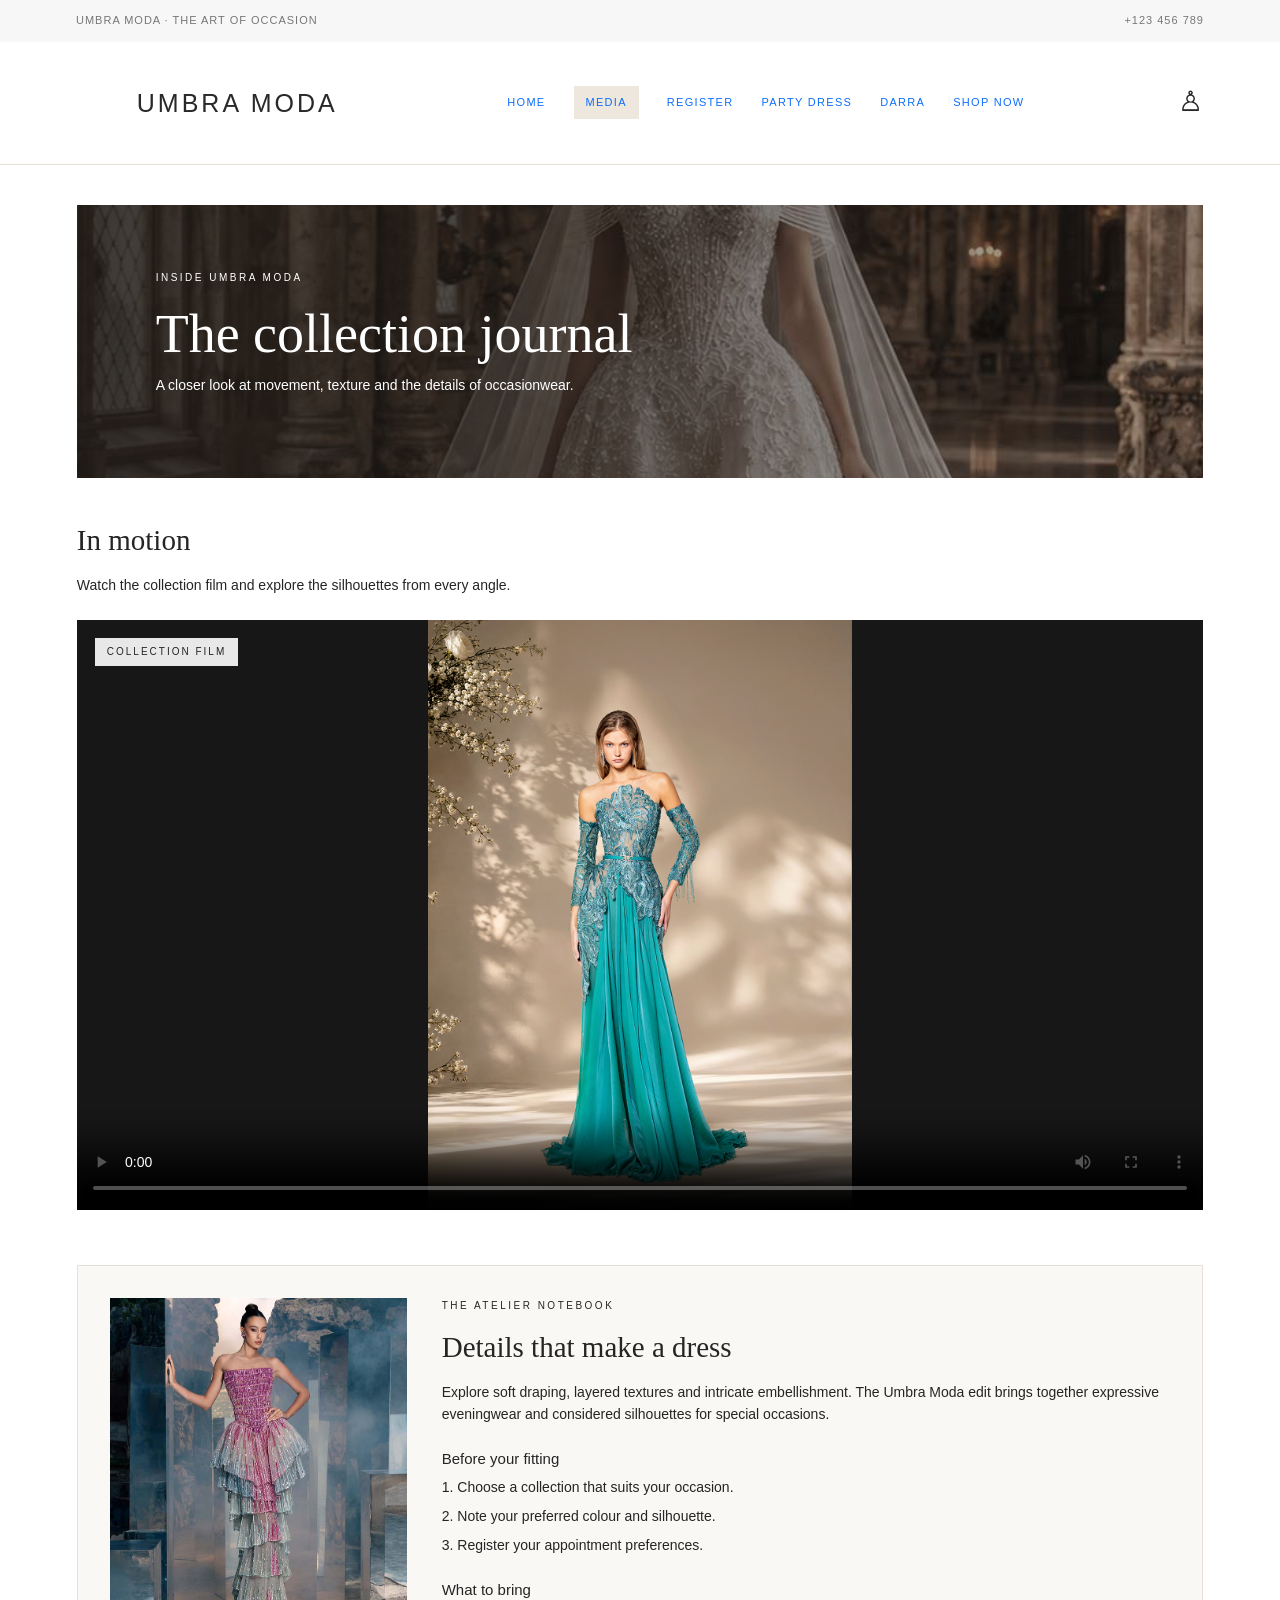
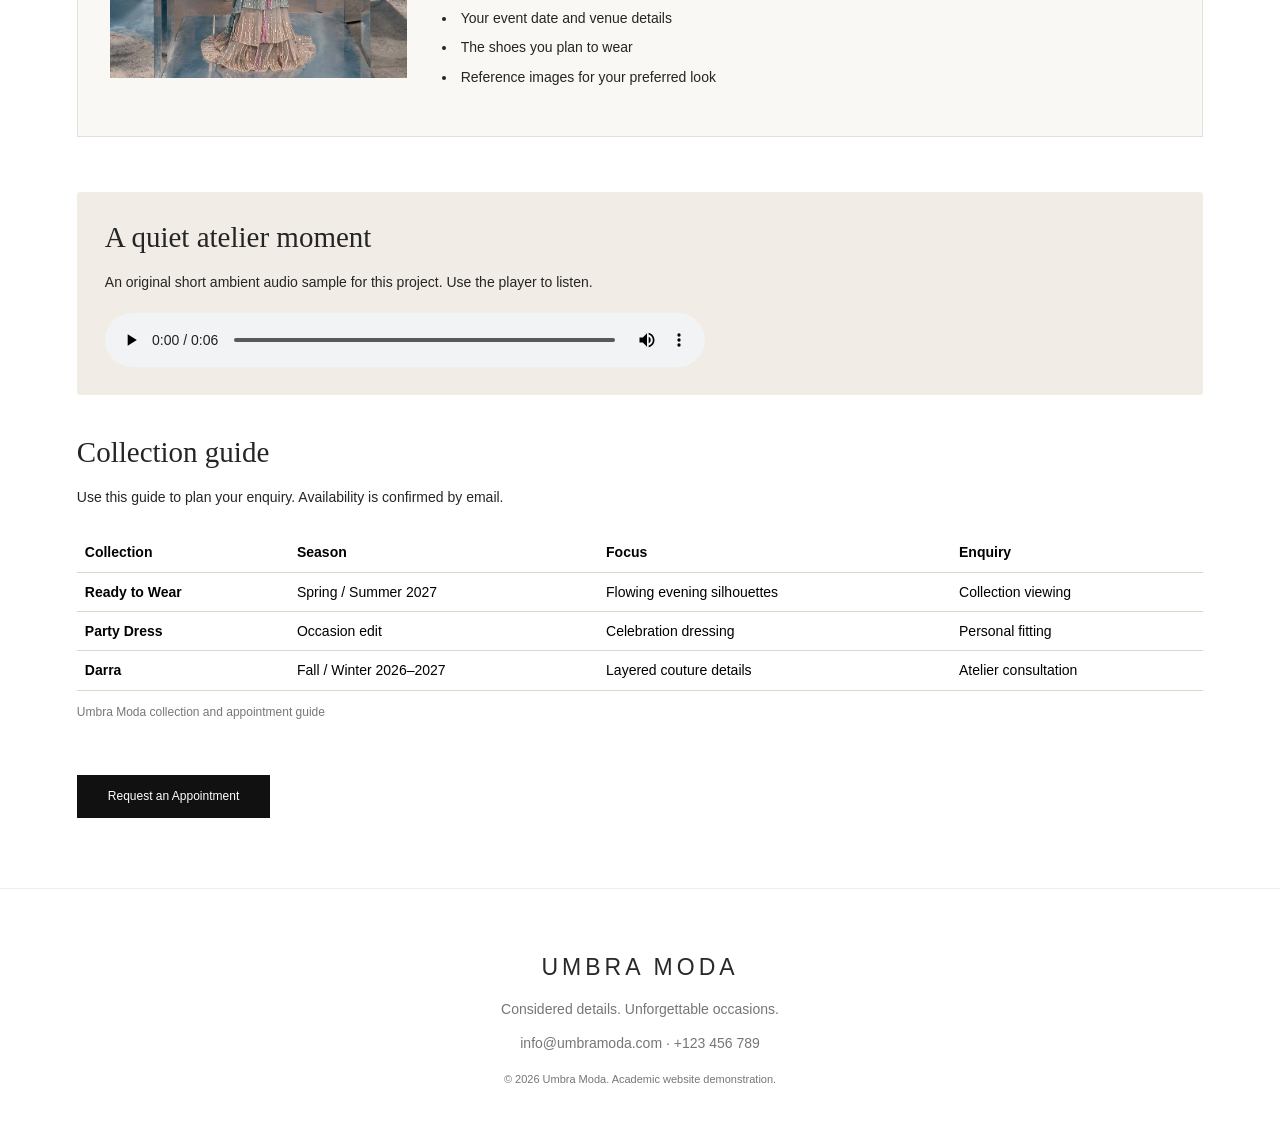
==== media.html @ bdd1114a "Adding the HTML and CSS files of hompage, registers and the media pages." ====
<!DOCTYPE html>
<html lang="en"><head><meta charset="UTF-8"><meta name="viewport" content="width=device-width, initial-scale=1"><meta name="description" content="Umbra Moda occasionwear, collections and atelier registration."><title>Media & Info | Umbra Moda</title>
<!-- Bootstrap supports layout; the required course concepts are implemented in each page's own CSS. -->
<link href="https://cdn.jsdelivr.net/npm/bootstrap@5.3.3/dist/css/bootstrap.min.css" rel="stylesheet">
<link rel="stylesheet" href="css/base.css"><link rel="stylesheet" href="css/media.css"></head><body>
<a class="skip-link" href="#main">Skip to content</a>
<div class="topbar"><div class="container-fluid d-flex justify-content-between"><span>UMBRA MODA · THE ART OF OCCASION</span><a href="tel:+123456789">+123 456 789</a></div></div>
<header class="site-header"><nav class="navbar container-fluid" aria-label="Main navigation">
<a class="brand navbar-brand" href="index.html"><img src="assets/images/logo.png" alt="Umbra Moda logo" width="48" height="48"><span>UMBRA MODA</span></a>
<ul class="nav"><li class="nav-item"><a class="nav-link" href="index.html">Home</a></li>
<li class="nav-item"><a class="nav-link" href="media.html" aria-current="page">Media</a></li>
<li class="nav-item"><a class="nav-link" href="register.html">Register</a></li>
<li class="nav-item"><a class="nav-link" href="index.html#party-dress">Party Dress</a></li>
<li class="nav-item"><a class="nav-link" href="index.html#darra">Darra</a></li>
<li class="nav-item"><a class="nav-link" href="index.html#shop-now">Shop Now</a></li></ul><a class="account-link" href="register.html" aria-label="Create your Umbra Moda account">♙</a>
</nav></header>
<main id="main" class="media-main container"><section class="media-banner"><p class="eyebrow">INSIDE UMBRA MODA</p><h1>The collection journal</h1><p>A closer look at movement, texture and the details of occasionwear.</p></section>
<section class="film-section" aria-labelledby="film-title"><h2 id="film-title">In motion</h2><p>Watch the collection film and explore the silhouettes from every angle.</p><div class="film-frame"><span class="film-label">COLLECTION FILM</span><video controls preload="metadata" poster="assets/images/2.jpg"><source src="assets/video/Hero_Video.mp4" type="video/mp4">Your browser does not support video.</video></div></section>
<section id="couture" class="editorial"><img class="editorial-image" src="assets/images/4.jpg" alt="Rose and silver tiered couture dress" width="280" height="380" loading="lazy"><p class="eyebrow">THE ATELIER NOTEBOOK</p><h2>Details that make a dress</h2><p>Explore soft draping, layered textures and intricate embellishment. The Umbra Moda edit brings together expressive eveningwear and considered silhouettes for special occasions.</p><h3>Before your fitting</h3><ol><li>Choose a collection that suits your occasion.</li><li>Note your preferred colour and silhouette.</li><li><a href="register.html">Register your appointment preferences.</a></li></ol><h3>What to bring</h3><ul><li>Your event date and venue details</li><li>The shoes you plan to wear</li><li>Reference images for your preferred look</li></ul></section>
<section class="audio-section" aria-labelledby="audio-title"><h2 id="audio-title">A quiet atelier moment</h2><p>An original short ambient audio sample for this project. Use the player to listen.</p><audio controls preload="metadata"><source src="assets/audio/atelier.wav" type="audio/wav">Your browser does not support audio. <a href="assets/audio/atelier.wav">Download the audio</a>.</audio></section>
<section id="collection-guide"><h2>Collection guide</h2><p>Use this guide to plan your enquiry. Availability is confirmed by email.</p><div class="table-scroll"><table class="table"><caption>Umbra Moda collection and appointment guide</caption><thead><tr><th scope="col">Collection</th><th scope="col">Season</th><th scope="col">Focus</th><th scope="col">Enquiry</th></tr></thead><tbody><tr><th scope="row">Ready to Wear</th><td>Spring / Summer 2027</td><td>Flowing evening silhouettes</td><td>Collection viewing</td></tr><tr><th scope="row">Party Dress</th><td>Occasion edit</td><td>Celebration dressing</td><td>Personal fitting</td></tr><tr><th scope="row">Darra</th><td>Fall / Winter 2026–2027</td><td>Layered couture details</td><td>Atelier consultation</td></tr></tbody></table></div><a class="button" href="register.html">Request an Appointment</a></section></main>
<footer class="site-footer"><a class="footer-brand" href="index.html">UMBRA MODA</a><p>Considered details. Unforgettable occasions.</p><p><a href="mailto:info@umbramoda.com">info@umbramoda.com</a><span aria-hidden="true"> · </span><a href="tel:+123456789">+123 456 789</a></p><small>© 2026 Umbra Moda. Academic website demonstration.</small></footer>
</body></html>
---- css/base.css ----
/* Shared branding only. Each page has a separate, distinct course stylesheet. */
* { box-sizing: border-box; }
html { scroll-behavior: smooth; }
body { margin: 0; color: #252525; background: #fff; font-family: Arial, Helvetica, sans-serif; font-size: 14px; line-height: 1.6; }
a { color: inherit; text-decoration: none; }
a:hover { color: #a77546; }
img { max-width: 100%; }
.topbar { padding: 12px 5%; background: #f7f7f7; color: #777; font-size: 11px; letter-spacing: 1px; }
.topbar > div { display: flex; justify-content: space-between; gap: 16px; }
.site-header { background: white; }
.site-header .navbar { display: flex; align-items: center; justify-content: space-between; gap: 28px; padding: 32px 6%; }
.brand { display: inline-flex; align-items: center; gap: 12px; color: #292929; font-size: 25px; font-weight: 300; letter-spacing: 3px; white-space: nowrap; }
.brand img { object-fit: contain; }
.nav { display: flex; flex-wrap: wrap; justify-content: center; list-style: none; padding: 0; margin: 0; gap: 28px; }
.nav-link { display: block; padding: 8px 0; font-size: 13px; letter-spacing: .5px; }
.account-link { font-size: 28px; }
.site-footer { text-align: center; padding: 60px 24px 35px; border-top: 1px solid #eee; color: #767676; }
.footer-brand { font-size: 23px; letter-spacing: 4px; color: #292929; }
.site-footer p { margin: 12px 0; }
.site-footer small { font-size: 11px; }
.button { display: inline-block; border: 1px solid #111; background: #111; color: #fff; padding: 11px 30px; font-size: 12px; text-decoration: none; cursor: pointer; }
.button:hover { color: #fff; background: #71563c; border-color: #71563c; }
.skip-link { position: absolute; top: -100px; left: 12px; z-index: 10; background: #fff; padding: 12px; }
.skip-link:focus { top: 8px; }
:focus-visible { outline: 2px solid #976b43; outline-offset: 4px; }
@media(max-width: 900px) { .site-header .navbar { flex-wrap: wrap; justify-content: center; padding: 24px 5%; gap: 14px; } .nav { width: 100%; gap: 20px; order: 2; } .account-link { display: none; } }
@media(max-width: 500px) { .topbar span { font-size: 9px; } .brand { font-size: 21px; } .nav { gap: 9px 18px; } .nav-link { font-size: 12px; } }
@media(prefers-reduced-motion: reduce) { html { scroll-behavior: auto; } }
---- css/media.css ----
/* Media: box model, background image, display, position, float and overflow. */
.site-header { border-bottom: 1px solid #e4ded5; }
.site-header .nav-link { text-transform: uppercase; font-size: 11px; letter-spacing: 1.3px; }
.site-header .nav-link[aria-current="page"] { background: #eee7dd; padding: 8px 12px; }
.media-main { width: 88%; max-width: 1160px; margin: 0 auto; padding: 40px 0 70px; }
.media-banner { background-image: linear-gradient(90deg,rgba(28,24,20,.86),rgba(28,24,20,.32)),url('../assets/images/5.jpg'); background-size: cover; background-position: center 35%; color: #fff; padding: 65px 7%; min-height: 260px; margin-bottom: 45px; }
.media-banner h1 { font-family: Georgia,serif; font-size: clamp(32px,5vw,54px); font-weight: 400; }
.eyebrow { font-size: 10px; letter-spacing: 2.5px; }
.media-main h2 { font-family: Georgia,serif; font-size: 29px; font-weight: 400; margin-bottom: 16px; }
.media-main h3 { font-size: 15px; margin-top: 24px; }
.film-frame { position: relative; overflow: hidden; background: #eee; margin-top: 24px; }
.film-frame video { display: block; width: 100%; max-height: 590px; object-fit: contain; background: #171717; }
.film-label { position: absolute; z-index: 1; top: 18px; left: 18px; background: rgba(255,255,255,.9); padding: 6px 12px; font-size: 10px; letter-spacing: 2px; pointer-events: none; }
.editorial { display: flow-root; margin: 55px 0; padding: 32px; border: 1px solid #e5dfd7; background: #faf8f5; }
.editorial-image { float: left; width: 28%; height: 380px; object-fit: cover; margin: 0 35px 15px 0; }
.editorial li { margin-bottom: 7px; }
.editorial ol, .editorial ul { list-style-position: inside; }
.audio-section { margin: 40px 0; padding: 28px; background: #f1ede6; border-radius: 3px; }
audio { display: block; width: 100%; max-width: 600px; margin-top: 20px; }
.table-scroll { overflow-x: auto; margin: 25px 0; }
table { border-collapse: collapse; width: 100%; min-width: 590px; }
th, td { text-align: left; padding: 17px; border-bottom: 1px solid #ddd5ca; }
thead { background: #eee7dd; }
caption { padding: 12px 0; color: #777; font-size: 12px; caption-side: bottom; }
@media(max-width:600px) { .editorial { padding: 20px; } .editorial-image { float: none; width: 100%; height: 370px; margin: 0 0 25px; } .media-banner { padding: 40px 25px; } }
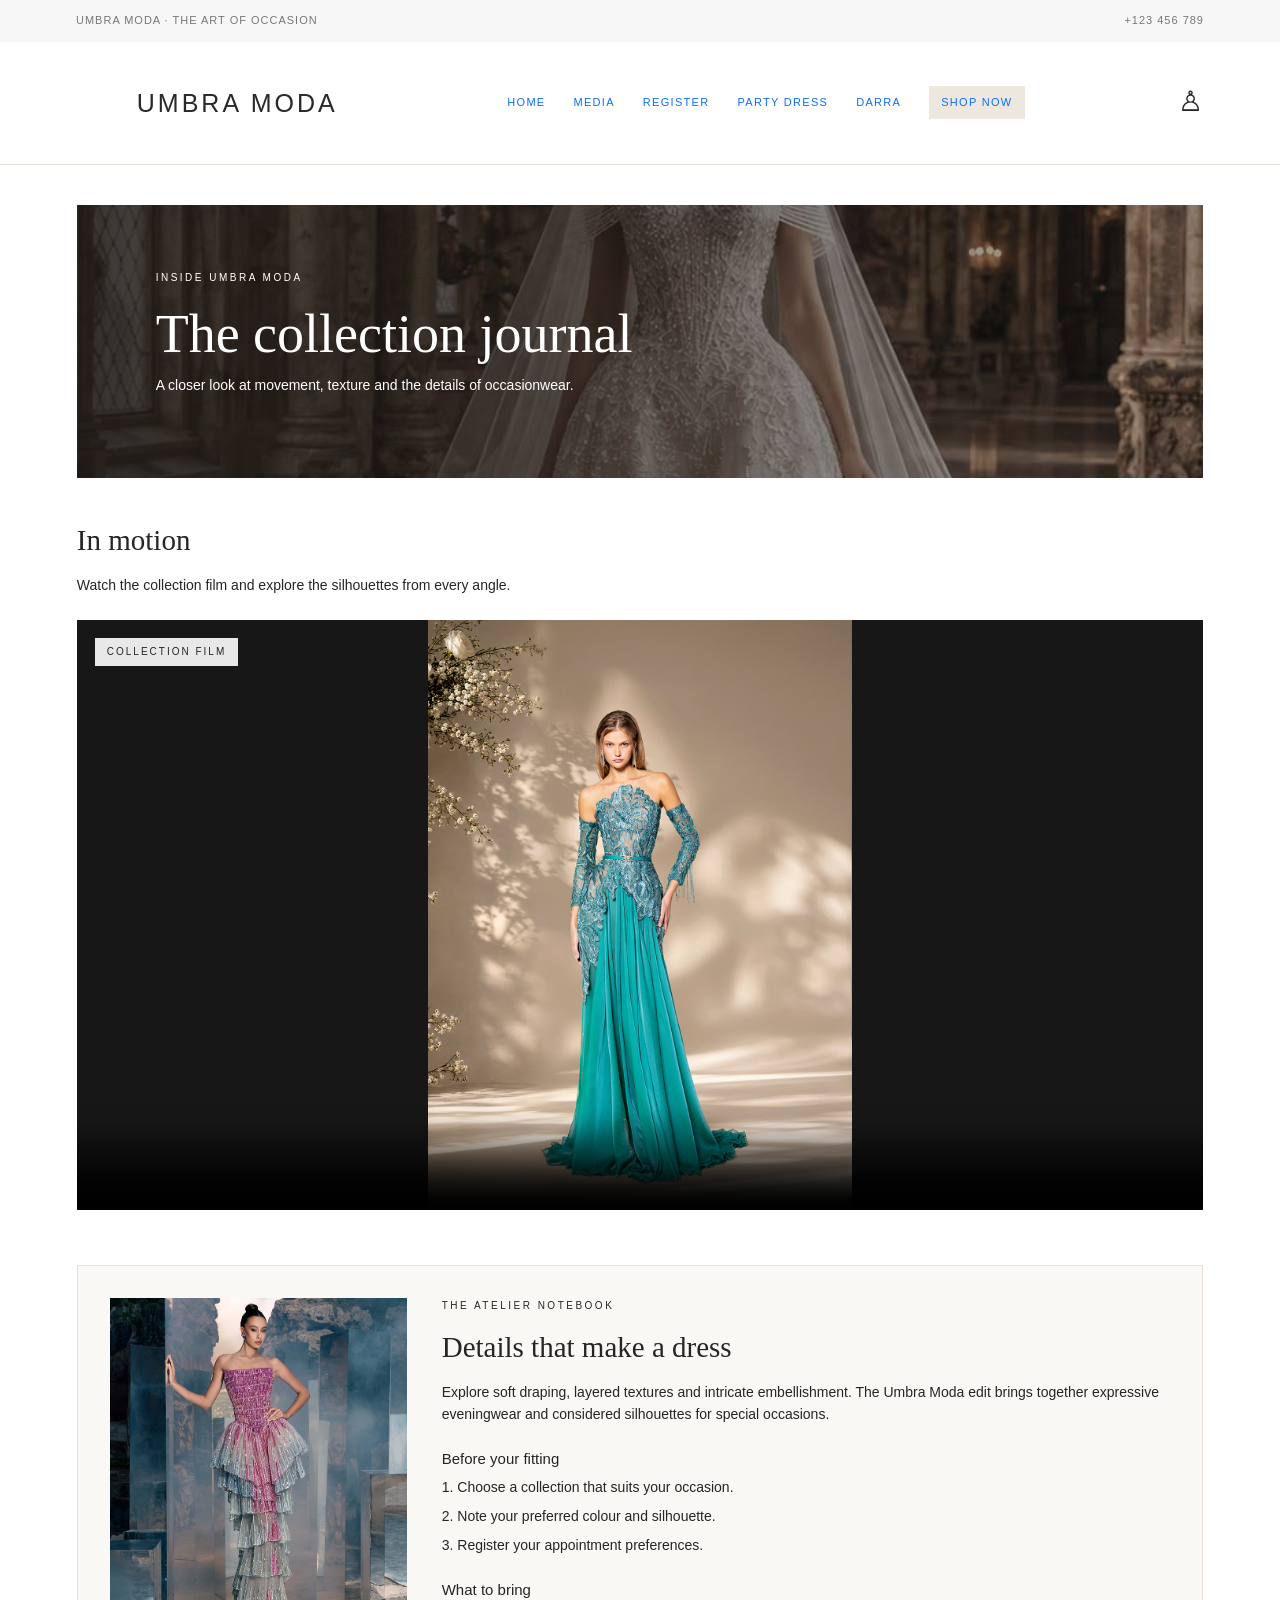
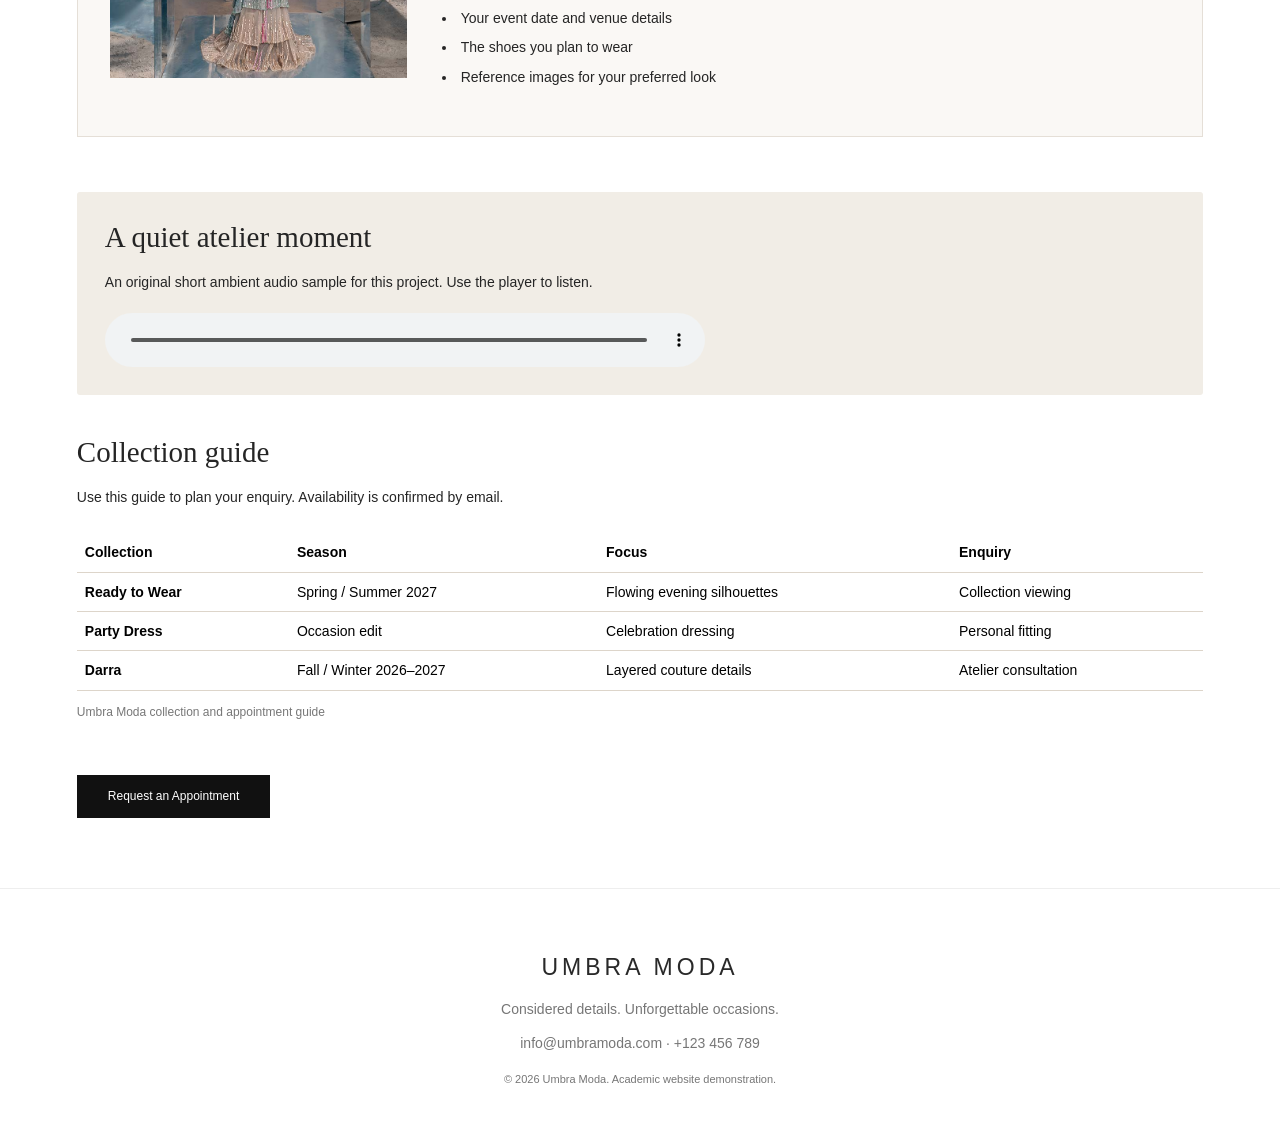
==== commit 2b86dbe2: "Contact.html, Coontact.css, Portfolio.css, contact.js, portfolio adding all the files" ====
--- a/media.html
+++ b/media.html
@@ -1,23 +1,125 @@
 <!DOCTYPE html>
-<html lang="en"><head><meta charset="UTF-8"><meta name="viewport" content="width=device-width, initial-scale=1"><meta name="description" content="Umbra Moda occasionwear, collections and atelier registration."><title>Media & Info | Umbra Moda</title>
-<!-- Bootstrap supports layout; the required course concepts are implemented in each page's own CSS. -->
-<link href="https://cdn.jsdelivr.net/npm/bootstrap@5.3.3/dist/css/bootstrap.min.css" rel="stylesheet">
-<link rel="stylesheet" href="css/base.css"><link rel="stylesheet" href="css/media.css"></head><body>
-<a class="skip-link" href="#main">Skip to content</a>
-<div class="topbar"><div class="container-fluid d-flex justify-content-between"><span>UMBRA MODA · THE ART OF OCCASION</span><a href="tel:+123456789">+123 456 789</a></div></div>
-<header class="site-header"><nav class="navbar container-fluid" aria-label="Main navigation">
-<a class="brand navbar-brand" href="index.html"><img src="assets/images/logo.png" alt="Umbra Moda logo" width="48" height="48"><span>UMBRA MODA</span></a>
-<ul class="nav"><li class="nav-item"><a class="nav-link" href="index.html">Home</a></li>
-<li class="nav-item"><a class="nav-link" href="media.html" aria-current="page">Media</a></li>
-<li class="nav-item"><a class="nav-link" href="register.html">Register</a></li>
-<li class="nav-item"><a class="nav-link" href="index.html#party-dress">Party Dress</a></li>
-<li class="nav-item"><a class="nav-link" href="index.html#darra">Darra</a></li>
-<li class="nav-item"><a class="nav-link" href="index.html#shop-now">Shop Now</a></li></ul><a class="account-link" href="register.html" aria-label="Create your Umbra Moda account">♙</a>
-</nav></header>
-<main id="main" class="media-main container"><section class="media-banner"><p class="eyebrow">INSIDE UMBRA MODA</p><h1>The collection journal</h1><p>A closer look at movement, texture and the details of occasionwear.</p></section>
-<section class="film-section" aria-labelledby="film-title"><h2 id="film-title">In motion</h2><p>Watch the collection film and explore the silhouettes from every angle.</p><div class="film-frame"><span class="film-label">COLLECTION FILM</span><video controls preload="metadata" poster="assets/images/2.jpg"><source src="assets/video/Hero_Video.mp4" type="video/mp4">Your browser does not support video.</video></div></section>
-<section id="couture" class="editorial"><img class="editorial-image" src="assets/images/4.jpg" alt="Rose and silver tiered couture dress" width="280" height="380" loading="lazy"><p class="eyebrow">THE ATELIER NOTEBOOK</p><h2>Details that make a dress</h2><p>Explore soft draping, layered textures and intricate embellishment. The Umbra Moda edit brings together expressive eveningwear and considered silhouettes for special occasions.</p><h3>Before your fitting</h3><ol><li>Choose a collection that suits your occasion.</li><li>Note your preferred colour and silhouette.</li><li><a href="register.html">Register your appointment preferences.</a></li></ol><h3>What to bring</h3><ul><li>Your event date and venue details</li><li>The shoes you plan to wear</li><li>Reference images for your preferred look</li></ul></section>
-<section class="audio-section" aria-labelledby="audio-title"><h2 id="audio-title">A quiet atelier moment</h2><p>An original short ambient audio sample for this project. Use the player to listen.</p><audio controls preload="metadata"><source src="assets/audio/atelier.wav" type="audio/wav">Your browser does not support audio. <a href="assets/audio/atelier.wav">Download the audio</a>.</audio></section>
-<section id="collection-guide"><h2>Collection guide</h2><p>Use this guide to plan your enquiry. Availability is confirmed by email.</p><div class="table-scroll"><table class="table"><caption>Umbra Moda collection and appointment guide</caption><thead><tr><th scope="col">Collection</th><th scope="col">Season</th><th scope="col">Focus</th><th scope="col">Enquiry</th></tr></thead><tbody><tr><th scope="row">Ready to Wear</th><td>Spring / Summer 2027</td><td>Flowing evening silhouettes</td><td>Collection viewing</td></tr><tr><th scope="row">Party Dress</th><td>Occasion edit</td><td>Celebration dressing</td><td>Personal fitting</td></tr><tr><th scope="row">Darra</th><td>Fall / Winter 2026–2027</td><td>Layered couture details</td><td>Atelier consultation</td></tr></tbody></table></div><a class="button" href="register.html">Request an Appointment</a></section></main>
-<footer class="site-footer"><a class="footer-brand" href="index.html">UMBRA MODA</a><p>Considered details. Unforgettable occasions.</p><p><a href="mailto:info@umbramoda.com">info@umbramoda.com</a><span aria-hidden="true"> · </span><a href="tel:+123456789">+123 456 789</a></p><small>© 2026 Umbra Moda. Academic website demonstration.</small></footer>
-</body></html>+<html lang="en">
+
+<head>
+    <meta charset="UTF-8">
+    <meta name="viewport" content="width=device-width, initial-scale=1">
+    <meta name="description" content="Umbra Moda occasionwear, collections and atelier registration.">
+    <title>Media & Info | Umbra Moda</title>
+    <!-- Bootstrap supports layout; the required course concepts are implemented in each page's own CSS. -->
+    <link href="https://cdn.jsdelivr.net/npm/bootstrap@5.3.3/dist/css/bootstrap.min.css" rel="stylesheet">
+    <link rel="stylesheet" href="css/base.css">
+    <link rel="stylesheet" href="css/media.css">
+</head>
+
+<body>
+    <a class="skip-link" href="#main">Skip to content</a>
+    <div class="topbar">
+        <div class="container-fluid d-flex justify-content-between"><span>UMBRA MODA · THE ART OF OCCASION</span><a
+                href="tel:+123456789">+123 456 789</a></div>
+    </div>
+    <header class="site-header">
+        <nav class="navbar container-fluid" aria-label="Main navigation">
+            <a class="brand navbar-brand" href="index.html">
+                <img src="assets/images/logo.png" alt="Umbra Moda logo" width="48" height="48">
+                <span>UMBRA MODA</span>
+            </a>
+            <ul class="nav">
+                <li class="nav-item"><a class="nav-link" href="index.html">Home</a></li>
+                <li class="nav-item"><a class="nav-link" href="media.html">Media</a></li>
+                <li class="nav-item"><a class="nav-link" href="register.html">Register</a></li>
+                <li class="nav-item"><a class="nav-link" href="services.html">Party Dress</a></li>
+                <li class="nav-item"><a class="nav-link" href="portfolio.html">Darra</a></li>
+                <li class="nav-item"><a class="nav-link" href="contact.html" aria-current="page">Shop Now</a></li>
+            </ul>
+            <a class="account-link" href="register.html" aria-label="Create your Umbra Moda account">♙</a>
+        </nav>
+    </header>
+    <main id="main" class="media-main container">
+        <section class="media-banner">
+            <p class="eyebrow">INSIDE UMBRA MODA</p>
+            <h1>The collection journal</h1>
+            <p>A closer look at movement, texture and the details of occasionwear.</p>
+        </section>
+        <section class="film-section" aria-labelledby="film-title">
+            <h2 id="film-title">In motion</h2>
+            <p>Watch the collection film and explore the silhouettes from every angle.</p>
+            <div class="film-frame"><span class="film-label">COLLECTION FILM</span><video controls preload="metadata"
+                    poster="assets/images/2.jpg">
+                    <source src="assets/video/Hero_Video.mp4" type="video/mp4">Your browser does not support video.
+                </video></div>
+        </section>
+        <section id="couture" class="editorial"><img class="editorial-image" src="assets/images/4.jpg"
+                alt="Rose and silver tiered couture dress" width="280" height="380" loading="lazy">
+            <p class="eyebrow">THE ATELIER NOTEBOOK</p>
+            <h2>Details that make a dress</h2>
+            <p>Explore soft draping, layered textures and intricate embellishment. The Umbra Moda edit brings together
+                expressive eveningwear and considered silhouettes for special occasions.</p>
+            <h3>Before your fitting</h3>
+            <ol>
+                <li>Choose a collection that suits your occasion.</li>
+                <li>Note your preferred colour and silhouette.</li>
+                <li><a href="register.html">Register your appointment preferences.</a></li>
+            </ol>
+            <h3>What to bring</h3>
+            <ul>
+                <li>Your event date and venue details</li>
+                <li>The shoes you plan to wear</li>
+                <li>Reference images for your preferred look</li>
+            </ul>
+        </section>
+        <section class="audio-section" aria-labelledby="audio-title">
+            <h2 id="audio-title">A quiet atelier moment</h2>
+            <p>An original short ambient audio sample for this project. Use the player to listen.</p><audio controls
+                preload="metadata">
+                <source src="assets/audio/atelier.wav" type="audio/wav">Your browser does not support audio. <a
+                    href="assets/audio/atelier.wav">Download the audio</a>.
+            </audio>
+        </section>
+        <section id="collection-guide">
+            <h2>Collection guide</h2>
+            <p>Use this guide to plan your enquiry. Availability is confirmed by email.</p>
+            <div class="table-scroll">
+                <table class="table">
+                    <caption>Umbra Moda collection and appointment guide</caption>
+                    <thead>
+                        <tr>
+                            <th scope="col">Collection</th>
+                            <th scope="col">Season</th>
+                            <th scope="col">Focus</th>
+                            <th scope="col">Enquiry</th>
+                        </tr>
+                    </thead>
+                    <tbody>
+                        <tr>
+                            <th scope="row">Ready to Wear</th>
+                            <td>Spring / Summer 2027</td>
+                            <td>Flowing evening silhouettes</td>
+                            <td>Collection viewing</td>
+                        </tr>
+                        <tr>
+                            <th scope="row">Party Dress</th>
+                            <td>Occasion edit</td>
+                            <td>Celebration dressing</td>
+                            <td>Personal fitting</td>
+                        </tr>
+                        <tr>
+                            <th scope="row">Darra</th>
+                            <td>Fall / Winter 2026–2027</td>
+                            <td>Layered couture details</td>
+                            <td>Atelier consultation</td>
+                        </tr>
+                    </tbody>
+                </table>
+            </div><a class="button" href="register.html">Request an Appointment</a>
+        </section>
+    </main>
+    <footer class="site-footer"><a class="footer-brand" href="index.html">UMBRA MODA</a>
+        <p>Considered details. Unforgettable occasions.</p>
+        <p><a href="mailto:info@umbramoda.com">info@umbramoda.com</a><span aria-hidden="true"> · </span><a
+                href="tel:+123456789">+123 456 789</a></p><small>© 2026 Umbra Moda. Academic website
+            demonstration.</small>
+    </footer>
+</body>
+
+</html>
